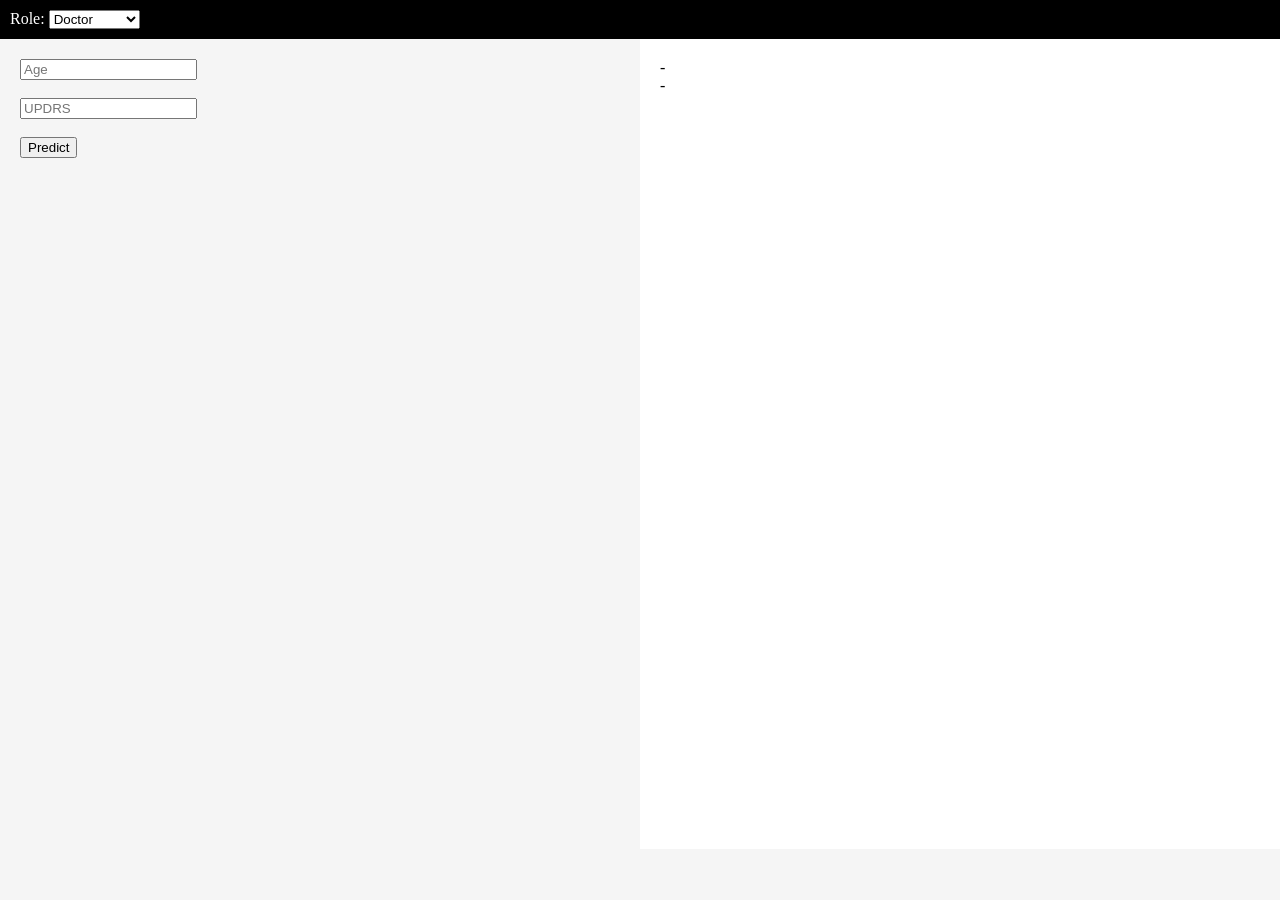
==== parkinome/core/index.html @ 67e6ae2d "feat: RBAC, UI integration, static serving, fixed architecture and duplicate symbols" ====
<!DOCTYPE html>
<html>
<head>
<meta charset="UTF-8">
<title>Parkinome</title>
<style>
body{font-family:-apple-system;background:#f5f5f5;margin:0;}
.top{background:#000;color:#fff;padding:10px;}
.container{display:flex;height:90vh;}
.left{width:50%;padding:20px;}
.right{width:50%;padding:20px;background:#fff;}
.hidden{display:none;}
.low{color:green;}
.mid{color:orange;}
.high{color:red;}
</style>
</head>

<body>

<div class="top">
Role:
<select id="token" onchange="loadRole()">
<option value="token_doctor">Doctor</option>
<option value="token_research">Researcher</option>
<option value="token_admin">Admin</option>
</select>
<span id="roleLabel"></span>
</div>

<div id="doctorUI" class="container">
<div class="left">
<input id="age" placeholder="Age"><br><br>
<input id="updrs" placeholder="UPDRS"><br><br>
<button onclick="predict()">Predict</button>
</div>
<div class="right">
<div id="risk">-</div>
<div id="category">-</div>
</div>
</div>

<div id="researchUI" class="container hidden">
<textarea id="batch"></textarea>
<button onclick="runBatch()">Run batch</button>
<pre id="out"></pre>
</div>

<div id="adminUI" class="container hidden">
<h2>Admin panel</h2>
</div>

<script>

let currentToken = "token_doctor";

function loadRole(){

    currentToken = token.value;

    fetch('/me',{
        headers:{'Authorization':'Bearer ' + currentToken}
    })
    .then(r=>r.json())
    .then(data=>{
        roleLabel.innerText = " (" + data.role + ")";
        applyRole(data.role);
    });
}

function applyRole(role){

    doctorUI.classList.add("hidden");
    researchUI.classList.add("hidden");
    adminUI.classList.add("hidden");

    if(role==="doctor") doctorUI.classList.remove("hidden");
    if(role==="researcher") researchUI.classList.remove("hidden");
    if(role==="admin") adminUI.classList.remove("hidden");
}

function predict(){

    let data = {
        age:+age.value || undefined,
        updrs_iii:+updrs.value || undefined
    };

    fetch('/predict',{
        method:'POST',
        headers:{
            'Content-Type':'application/json',
            'Authorization':'Bearer ' + currentToken
        },
        body:JSON.stringify(data)
    })
    .then(r=>r.json())
    .then(res=>{
        let rsk = res.risk_probability;

        risk.innerText = (rsk*100).toFixed(1)+"%";
        category.innerText = res.category;

        risk.className="";
        if(rsk<0.33) risk.classList.add("low");
        else if(rsk<0.66) risk.classList.add("mid");
        else risk.classList.add("high");
    });
}

function runBatch(){

    fetch('/batch',{
        method:'POST',
        headers:{
            'Content-Type':'application/json',
            'Authorization':'Bearer ' + currentToken
        },
        body:batch.value
    })
    .then(r=>r.text())
    .then(d=>out.innerText=d);
}

loadRole();

</script>

</body>
</html>
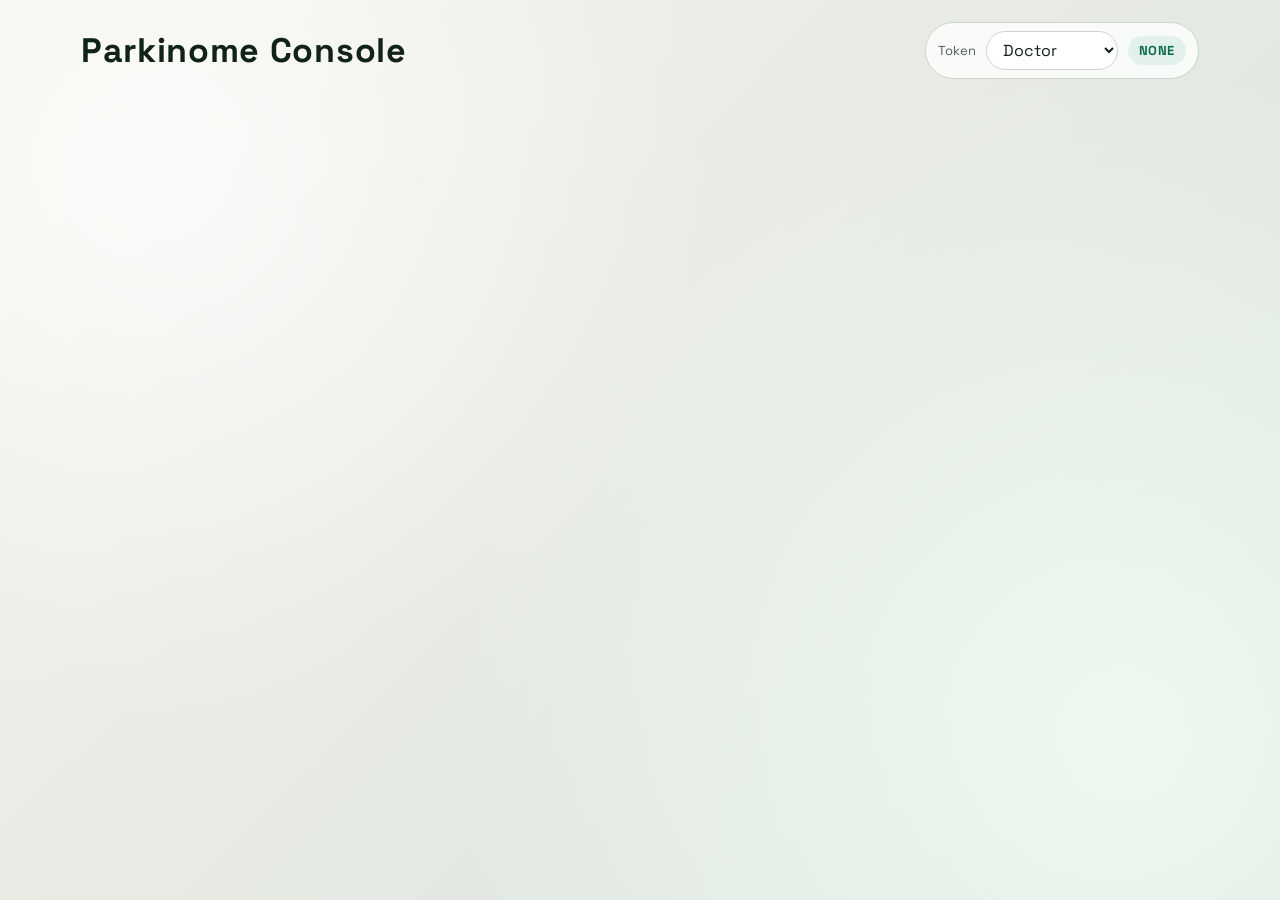
==== commit 5e81936b: "fix(ui): omit empty fields from predict payload" ====
--- a/parkinome/core/index.html
+++ b/parkinome/core/index.html
@@ -1,130 +1,454 @@
 <!DOCTYPE html>
-<html>
+<html lang="en">
 <head>
 <meta charset="UTF-8">
-<title>Parkinome</title>
+<meta name="viewport" content="width=device-width, initial-scale=1.0">
+<title>Parkinome Console</title>
+<link rel="preconnect" href="https://fonts.googleapis.com">
+<link rel="preconnect" href="https://fonts.gstatic.com" crossorigin>
+<link href="https://fonts.googleapis.com/css2?family=Space+Grotesk:wght@400;500;700&display=swap" rel="stylesheet">
 <style>
-body{font-family:-apple-system;background:#f5f5f5;margin:0;}
-.top{background:#000;color:#fff;padding:10px;}
-.container{display:flex;height:90vh;}
-.left{width:50%;padding:20px;}
-.right{width:50%;padding:20px;background:#fff;}
-.hidden{display:none;}
-.low{color:green;}
-.mid{color:orange;}
-.high{color:red;}
+:root {
+  --bg-1: #f3f1ea;
+  --bg-2: #d9e4dd;
+  --panel: rgba(255, 255, 255, 0.78);
+  --panel-strong: rgba(255, 255, 255, 0.92);
+  --text: #112217;
+  --muted: #4f5f54;
+  --line: #cad5cd;
+  --accent: #0f6b4a;
+  --accent-soft: #e2f2eb;
+  --warn: #b36a09;
+  --high: #a22f2f;
+  --ok: #1e7a3f;
+}
+
+* { box-sizing: border-box; }
+
+body {
+  margin: 0;
+  min-height: 100vh;
+  font-family: "Space Grotesk", sans-serif;
+  color: var(--text);
+  background:
+    radial-gradient(circle at 12% 18%, #ffffffb8 0%, transparent 42%),
+    radial-gradient(circle at 88% 82%, #eef8f1 0%, transparent 50%),
+    linear-gradient(135deg, var(--bg-1), var(--bg-2));
+}
+
+.page {
+  max-width: 1150px;
+  margin: 0 auto;
+  padding: 22px 16px 28px;
+}
+
+.topbar {
+  display: flex;
+  flex-wrap: wrap;
+  gap: 12px;
+  justify-content: space-between;
+  align-items: center;
+  margin-bottom: 14px;
+}
+
+.brand {
+  font-size: clamp(22px, 4.5vw, 34px);
+  font-weight: 700;
+  letter-spacing: 0.02em;
+}
+
+.role-wrap {
+  display: flex;
+  align-items: center;
+  gap: 10px;
+  background: var(--panel);
+  border: 1px solid var(--line);
+  border-radius: 999px;
+  padding: 8px 12px;
+  backdrop-filter: blur(6px);
+}
+
+select {
+  border: 1px solid var(--line);
+  border-radius: 999px;
+  padding: 7px 12px;
+  font: inherit;
+  background: #fff;
+  color: var(--text);
+}
+
+.role-pill {
+  padding: 6px 11px;
+  border-radius: 999px;
+  background: var(--accent-soft);
+  color: var(--accent);
+  font-size: 13px;
+  font-weight: 700;
+  text-transform: uppercase;
+  letter-spacing: 0.04em;
+}
+
+.grid {
+  display: grid;
+  grid-template-columns: 1.1fr 0.9fr;
+  gap: 14px;
+}
+
+.panel {
+  border: 1px solid var(--line);
+  border-radius: 18px;
+  background: var(--panel);
+  backdrop-filter: blur(7px);
+  padding: 16px;
+  box-shadow: 0 10px 30px rgba(17, 34, 23, 0.08);
+}
+
+.hidden { display: none !important; }
+
+h2 {
+  margin: 0 0 10px;
+  font-size: clamp(18px, 3.5vw, 24px);
+}
+
+p {
+  margin: 0;
+  color: var(--muted);
+  line-height: 1.5;
+}
+
+.form-grid {
+  margin-top: 12px;
+  display: grid;
+  grid-template-columns: repeat(2, minmax(0, 1fr));
+  gap: 10px;
+}
+
+.field label {
+  display: block;
+  font-size: 12px;
+  margin-bottom: 4px;
+  color: var(--muted);
+}
+
+.field input,
+textarea {
+  width: 100%;
+  border: 1px solid var(--line);
+  background: var(--panel-strong);
+  border-radius: 12px;
+  padding: 10px;
+  font: inherit;
+  color: var(--text);
+}
+
+textarea {
+  min-height: 240px;
+  resize: vertical;
+}
+
+.actions {
+  margin-top: 12px;
+  display: flex;
+  gap: 8px;
+}
+
+button {
+  border: none;
+  border-radius: 12px;
+  padding: 10px 14px;
+  font: inherit;
+  font-weight: 600;
+  cursor: pointer;
+}
+
+.btn-primary {
+  background: var(--accent);
+  color: #fff;
+}
+
+.btn-ghost {
+  background: #fff;
+  color: var(--text);
+  border: 1px solid var(--line);
+}
+
+.result {
+  display: grid;
+  gap: 10px;
+}
+
+.metric {
+  padding: 12px;
+  border-radius: 14px;
+  border: 1px solid var(--line);
+  background: var(--panel-strong);
+}
+
+.metric .k {
+  font-size: 12px;
+  color: var(--muted);
+  text-transform: uppercase;
+  letter-spacing: 0.05em;
+}
+
+.metric .v {
+  margin-top: 2px;
+  font-size: 24px;
+  font-weight: 700;
+}
+
+.v.low { color: var(--ok); }
+.v.mid { color: var(--warn); }
+.v.high { color: var(--high); }
+
+.code {
+  margin-top: 10px;
+  border-radius: 12px;
+  border: 1px solid var(--line);
+  background: #f8fbf9;
+  padding: 10px;
+  min-height: 72px;
+  white-space: pre-wrap;
+  word-break: break-word;
+  font-size: 13px;
+}
+
+.notice {
+  margin-top: 10px;
+  border-radius: 12px;
+  padding: 10px;
+  font-size: 13px;
+  background: #fff8e8;
+  border: 1px solid #ead7aa;
+  color: #7a5b10;
+}
+
+@media (max-width: 920px) {
+  .grid { grid-template-columns: 1fr; }
+  .form-grid { grid-template-columns: 1fr; }
+}
 </style>
 </head>
-
 <body>
-
-<div class="top">
-Role:
-<select id="token" onchange="loadRole()">
-<option value="token_doctor">Doctor</option>
-<option value="token_research">Researcher</option>
-<option value="token_admin">Admin</option>
-</select>
-<span id="roleLabel"></span>
-</div>
-
-<div id="doctorUI" class="container">
-<div class="left">
-<input id="age" placeholder="Age"><br><br>
-<input id="updrs" placeholder="UPDRS"><br><br>
-<button onclick="predict()">Predict</button>
-</div>
-<div class="right">
-<div id="risk">-</div>
-<div id="category">-</div>
-</div>
-</div>
-
-<div id="researchUI" class="container hidden">
-<textarea id="batch"></textarea>
-<button onclick="runBatch()">Run batch</button>
-<pre id="out"></pre>
-</div>
-
-<div id="adminUI" class="container hidden">
-<h2>Admin panel</h2>
-</div>
+  <div class="page">
+    <div class="topbar">
+      <div class="brand">Parkinome Console</div>
+      <div class="role-wrap">
+        <span style="font-size:13px;color:var(--muted)">Token</span>
+        <select id="token" onchange="loadRole()">
+          <option value="token_doctor">Doctor</option>
+          <option value="token_research">Researcher</option>
+          <option value="token_admin">Admin</option>
+        </select>
+        <span id="roleLabel" class="role-pill">NONE</span>
+      </div>
+    </div>
+
+    <div id="doctorUI" class="grid">
+      <section class="panel">
+        <h2>Single Patient Prediction</h2>
+        <p>Заполни любое количество полей. Модель сама учтёт доступные группы признаков.</p>
+
+        <div class="form-grid">
+          <div class="field"><label>Age</label><input id="age" type="number" placeholder="e.g. 67"></div>
+          <div class="field"><label>UPDRS III</label><input id="updrs" type="number" placeholder="e.g. 38"></div>
+          <div class="field"><label>MOCA</label><input id="moca" type="number" placeholder="e.g. 22"></div>
+          <div class="field"><label>SCOPA AUT</label><input id="scopa" type="number" placeholder="e.g. 24"></div>
+          <div class="field"><label>Hoehn-Yahr</label><input id="hy" type="number" step="0.1" placeholder="e.g. 2.5"></div>
+          <div class="field"><label>NDUFA4L2</label><input id="ndufa4l2" type="number" step="0.01" placeholder="e.g. 4.1"></div>
+          <div class="field"><label>NDUFS2</label><input id="ndufs2" type="number" step="0.01" placeholder="e.g. 3.8"></div>
+          <div class="field"><label>PINK1</label><input id="pink1" type="number" step="0.01" placeholder="e.g. 2.2"></div>
+          <div class="field"><label>PPARGC1A</label><input id="ppargc1a" type="number" step="0.01" placeholder="e.g. 3.4"></div>
+          <div class="field"><label>NLRP3</label><input id="nlrp3" type="number" step="0.01" placeholder="e.g. 6.1"></div>
+          <div class="field"><label>IL1B</label><input id="il1b" type="number" step="0.01" placeholder="e.g. 5.2"></div>
+          <div class="field"><label>S100A8</label><input id="s100a8" type="number" step="0.01" placeholder="e.g. 4.9"></div>
+          <div class="field"><label>CXCL8</label><input id="cxcl8" type="number" step="0.01" placeholder="e.g. 5.6"></div>
+        </div>
+
+        <div class="actions">
+          <button class="btn-primary" onclick="predict()">Run Prediction</button>
+          <button class="btn-ghost" onclick="clearDoctorForm()">Clear</button>
+        </div>
+      </section>
+
+      <aside class="panel">
+        <h2>Result</h2>
+        <div class="result">
+          <div class="metric">
+            <div class="k">Risk Probability</div>
+            <div id="risk" class="v">-</div>
+          </div>
+          <div class="metric">
+            <div class="k">Category</div>
+            <div id="category" class="v">-</div>
+          </div>
+          <div class="metric">
+            <div class="k">Confidence</div>
+            <div id="confidence" class="v">-</div>
+          </div>
+          <div class="metric">
+            <div class="k">ISP</div>
+            <div id="isp" class="v">-</div>
+          </div>
+        </div>
+        <div id="doctorError" class="notice hidden"></div>
+      </aside>
+    </div>
+
+    <section id="researchUI" class="panel hidden">
+      <h2>Batch Mode</h2>
+      <p>Вставь JSON-массив пациентов и запусти массовый расчёт.</p>
+      <div class="actions">
+        <button class="btn-primary" onclick="runBatch()">Run Batch</button>
+        <button class="btn-ghost" onclick="setBatchExample()">Insert Example</button>
+      </div>
+      <div style="margin-top:10px">
+        <textarea id="batch" placeholder='[{"age":65,"updrs_iii":31},{"age":71,"moca":20,"nlrp3":7.2}]'></textarea>
+      </div>
+      <div id="out" class="code">-</div>
+    </section>
+
+    <section id="adminUI" class="panel hidden">
+      <h2>Admin</h2>
+      <p>Админ имеет доступ к обоим endpoint: <code>/predict</code> и <code>/batch</code>.</p>
+      <div class="notice" style="margin-top:10px">Текущая авторизация токеновая и демонстрационная. Для production лучше добавить полноценную проверку токенов и срок действия.</div>
+    </section>
+  </div>
 
 <script>
-
 let currentToken = "token_doctor";
 
-function loadRole(){
-
-    currentToken = token.value;
-
-    fetch('/me',{
-        headers:{'Authorization':'Bearer ' + currentToken}
+function n(v) {
+  if (v === '' || v === null || v === undefined) return undefined;
+  const x = Number(v);
+  return Number.isFinite(x) ? x : undefined;
+}
+
+function loadRole() {
+  currentToken = token.value;
+  fetch('/me', { headers: { Authorization: 'Bearer ' + currentToken } })
+    .then(r => r.json())
+    .then(data => {
+      const role = data.role || 'none';
+      roleLabel.innerText = role.toUpperCase();
+      applyRole(role);
     })
-    .then(r=>r.json())
-    .then(data=>{
-        roleLabel.innerText = " (" + data.role + ")";
-        applyRole(data.role);
+    .catch(() => {
+      roleLabel.innerText = 'NONE';
+      applyRole('none');
     });
 }
 
-function applyRole(role){
-
-    doctorUI.classList.add("hidden");
-    researchUI.classList.add("hidden");
-    adminUI.classList.add("hidden");
-
-    if(role==="doctor") doctorUI.classList.remove("hidden");
-    if(role==="researcher") researchUI.classList.remove("hidden");
-    if(role==="admin") adminUI.classList.remove("hidden");
-}
-
-function predict(){
-
-    let data = {
-        age:+age.value || undefined,
-        updrs_iii:+updrs.value || undefined
-    };
-
-    fetch('/predict',{
-        method:'POST',
-        headers:{
-            'Content-Type':'application/json',
-            'Authorization':'Bearer ' + currentToken
-        },
-        body:JSON.stringify(data)
+function applyRole(role) {
+  doctorUI.classList.add('hidden');
+  researchUI.classList.add('hidden');
+  adminUI.classList.add('hidden');
+
+  if (role === 'doctor') doctorUI.classList.remove('hidden');
+  if (role === 'researcher') researchUI.classList.remove('hidden');
+  if (role === 'admin') {
+    doctorUI.classList.remove('hidden');
+    researchUI.classList.remove('hidden');
+    adminUI.classList.remove('hidden');
+  }
+}
+
+function clearDoctorForm() {
+  [age, updrs, moca, scopa, hy, ndufa4l2, ndufs2, pink1, ppargc1a, nlrp3, il1b, s100a8, cxcl8].forEach(i => i.value = '');
+  risk.innerText = '-';
+  category.innerText = '-';
+  confidence.innerText = '-';
+  isp.innerText = '-';
+  doctorError.classList.add('hidden');
+}
+
+function buildDoctorPayload() {
+  const raw = {
+    age: n(age.value),
+    updrs_iii: n(updrs.value),
+    moca: n(moca.value),
+    scopa_aut: n(scopa.value),
+    hoehn_yahr: n(hy.value),
+    ndufa4l2: n(ndufa4l2.value),
+    ndufs2: n(ndufs2.value),
+    pink1: n(pink1.value),
+    ppargc1a: n(ppargc1a.value),
+    nlrp3: n(nlrp3.value),
+    il1b: n(il1b.value),
+    s100a8: n(s100a8.value),
+    cxcl8: n(cxcl8.value)
+  };
+
+  return Object.fromEntries(
+    Object.entries(raw).filter(([, value]) => value !== undefined)
+  );
+}
+
+function classByRisk(v) {
+  if (v < 0.33) return 'low';
+  if (v < 0.66) return 'mid';
+  return 'high';
+}
+
+function showDoctorError(msg) {
+  doctorError.innerText = msg;
+  doctorError.classList.remove('hidden');
+}
+
+function predict() {
+  doctorError.classList.add('hidden');
+  fetch('/predict', {
+    method: 'POST',
+    headers: {
+      'Content-Type': 'application/json',
+      Authorization: 'Bearer ' + currentToken
+    },
+    body: JSON.stringify(buildDoctorPayload())
+  })
+    .then(async r => {
+      const txt = await r.text();
+      if (!r.ok) throw new Error(txt || ('HTTP ' + r.status));
+      return JSON.parse(txt);
     })
-    .then(r=>r.json())
-    .then(res=>{
-        let rsk = res.risk_probability;
-
-        risk.innerText = (rsk*100).toFixed(1)+"%";
-        category.innerText = res.category;
-
-        risk.className="";
-        if(rsk<0.33) risk.classList.add("low");
-        else if(rsk<0.66) risk.classList.add("mid");
-        else risk.classList.add("high");
-    });
-}
-
-function runBatch(){
-
-    fetch('/batch',{
-        method:'POST',
-        headers:{
-            'Content-Type':'application/json',
-            'Authorization':'Bearer ' + currentToken
-        },
-        body:batch.value
+    .then(res => {
+      const rp = Number(res.risk_probability);
+      risk.className = 'v ' + classByRisk(rp);
+      category.className = 'v ' + classByRisk(rp);
+
+      risk.innerText = Number.isFinite(rp) ? (rp * 100).toFixed(1) + '%' : '-';
+      category.innerText = res.category || '-';
+      confidence.innerText = typeof res.confidence === 'number' ? res.confidence.toFixed(2) : '-';
+      isp.innerText = typeof res.isp === 'number' ? res.isp.toFixed(3) : '-';
     })
-    .then(r=>r.text())
-    .then(d=>out.innerText=d);
+    .catch(err => showDoctorError('Prediction failed: ' + err.message));
+}
+
+function setBatchExample() {
+  batch.value = JSON.stringify([
+    { age: 65, updrs_iii: 31, moca: 23, hoehn_yahr: 2 },
+    { age: 71, updrs_iii: 48, nlrp3: 7.2, il1b: 6.4, cxcl8: 6.8 }
+  ], null, 2);
+}
+
+function runBatch() {
+  fetch('/batch', {
+    method: 'POST',
+    headers: {
+      'Content-Type': 'application/json',
+      Authorization: 'Bearer ' + currentToken
+    },
+    body: batch.value
+  })
+    .then(async r => {
+      const txt = await r.text();
+      if (!r.ok) throw new Error(txt || ('HTTP ' + r.status));
+      return txt;
+    })
+    .then(txt => { out.innerText = txt; })
+    .catch(err => { out.innerText = 'Batch failed: ' + err.message; });
 }
 
 loadRole();
-
 </script>
-
 </body>
-</html>+</html>
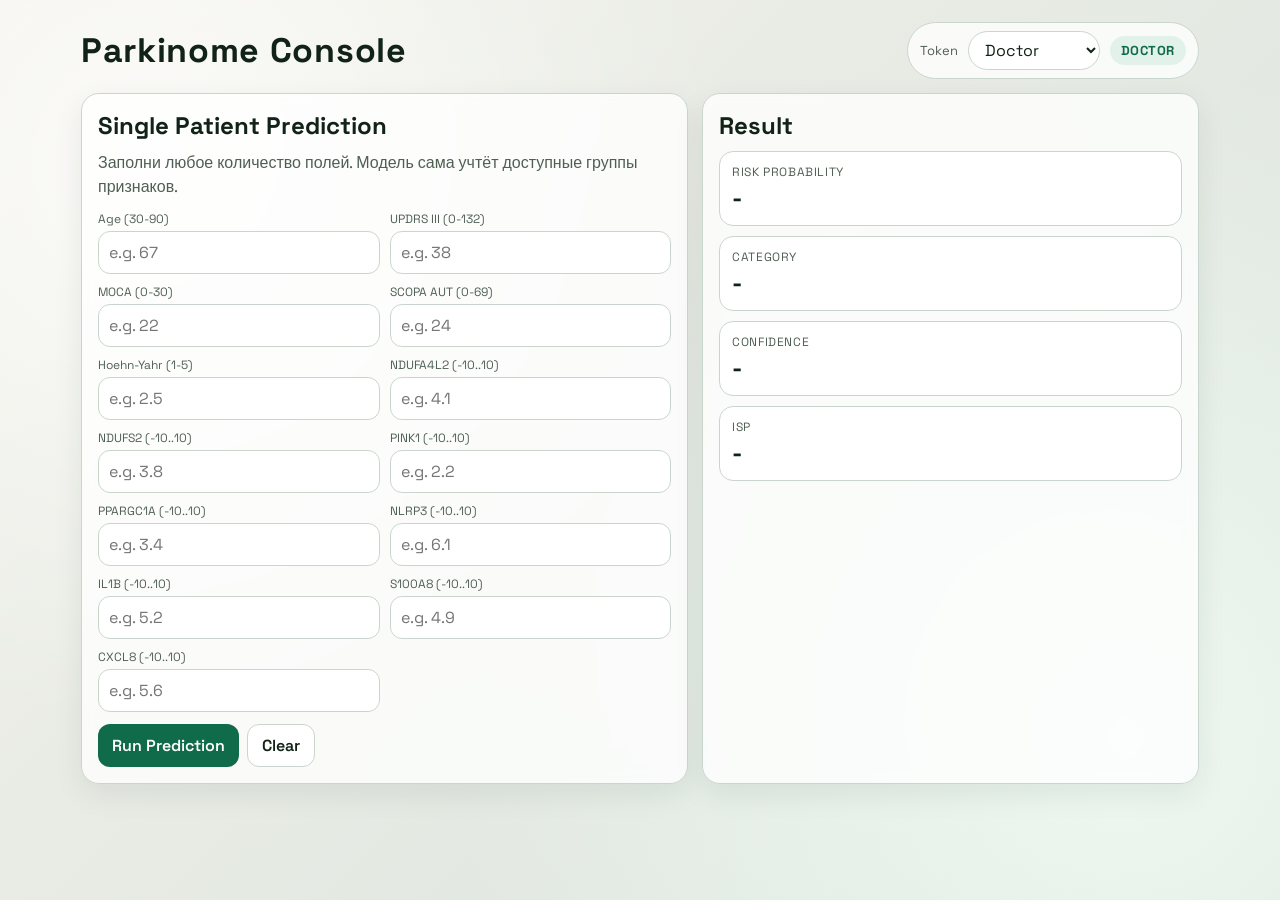
==== commit c93b8845: "fix(ui/server): stabilize buttons, add client validation, and handle favicon" ====
--- a/parkinome/core/index.html
+++ b/parkinome/core/index.html
@@ -235,7 +235,7 @@
       <div class="brand">Parkinome Console</div>
       <div class="role-wrap">
         <span style="font-size:13px;color:var(--muted)">Token</span>
-        <select id="token" onchange="loadRole()">
+        <select id="token">
           <option value="token_doctor">Doctor</option>
           <option value="token_research">Researcher</option>
           <option value="token_admin">Admin</option>
@@ -250,24 +250,24 @@
         <p>Заполни любое количество полей. Модель сама учтёт доступные группы признаков.</p>
 
         <div class="form-grid">
-          <div class="field"><label>Age</label><input id="age" type="number" placeholder="e.g. 67"></div>
-          <div class="field"><label>UPDRS III</label><input id="updrs" type="number" placeholder="e.g. 38"></div>
-          <div class="field"><label>MOCA</label><input id="moca" type="number" placeholder="e.g. 22"></div>
-          <div class="field"><label>SCOPA AUT</label><input id="scopa" type="number" placeholder="e.g. 24"></div>
-          <div class="field"><label>Hoehn-Yahr</label><input id="hy" type="number" step="0.1" placeholder="e.g. 2.5"></div>
-          <div class="field"><label>NDUFA4L2</label><input id="ndufa4l2" type="number" step="0.01" placeholder="e.g. 4.1"></div>
-          <div class="field"><label>NDUFS2</label><input id="ndufs2" type="number" step="0.01" placeholder="e.g. 3.8"></div>
-          <div class="field"><label>PINK1</label><input id="pink1" type="number" step="0.01" placeholder="e.g. 2.2"></div>
-          <div class="field"><label>PPARGC1A</label><input id="ppargc1a" type="number" step="0.01" placeholder="e.g. 3.4"></div>
-          <div class="field"><label>NLRP3</label><input id="nlrp3" type="number" step="0.01" placeholder="e.g. 6.1"></div>
-          <div class="field"><label>IL1B</label><input id="il1b" type="number" step="0.01" placeholder="e.g. 5.2"></div>
-          <div class="field"><label>S100A8</label><input id="s100a8" type="number" step="0.01" placeholder="e.g. 4.9"></div>
-          <div class="field"><label>CXCL8</label><input id="cxcl8" type="number" step="0.01" placeholder="e.g. 5.6"></div>
+          <div class="field"><label>Age (30-90)</label><input id="age" type="number" min="30" max="90" step="1" placeholder="e.g. 67"></div>
+          <div class="field"><label>UPDRS III (0-132)</label><input id="updrs" type="number" min="0" max="132" step="1" placeholder="e.g. 38"></div>
+          <div class="field"><label>MOCA (0-30)</label><input id="moca" type="number" min="0" max="30" step="1" placeholder="e.g. 22"></div>
+          <div class="field"><label>SCOPA AUT (0-69)</label><input id="scopa" type="number" min="0" max="69" step="1" placeholder="e.g. 24"></div>
+          <div class="field"><label>Hoehn-Yahr (1-5)</label><input id="hy" type="number" min="1" max="5" step="0.1" placeholder="e.g. 2.5"></div>
+          <div class="field"><label>NDUFA4L2 (-10..10)</label><input id="ndufa4l2" type="number" min="-10" max="10" step="0.01" placeholder="e.g. 4.1"></div>
+          <div class="field"><label>NDUFS2 (-10..10)</label><input id="ndufs2" type="number" min="-10" max="10" step="0.01" placeholder="e.g. 3.8"></div>
+          <div class="field"><label>PINK1 (-10..10)</label><input id="pink1" type="number" min="-10" max="10" step="0.01" placeholder="e.g. 2.2"></div>
+          <div class="field"><label>PPARGC1A (-10..10)</label><input id="ppargc1a" type="number" min="-10" max="10" step="0.01" placeholder="e.g. 3.4"></div>
+          <div class="field"><label>NLRP3 (-10..10)</label><input id="nlrp3" type="number" min="-10" max="10" step="0.01" placeholder="e.g. 6.1"></div>
+          <div class="field"><label>IL1B (-10..10)</label><input id="il1b" type="number" min="-10" max="10" step="0.01" placeholder="e.g. 5.2"></div>
+          <div class="field"><label>S100A8 (-10..10)</label><input id="s100a8" type="number" min="-10" max="10" step="0.01" placeholder="e.g. 4.9"></div>
+          <div class="field"><label>CXCL8 (-10..10)</label><input id="cxcl8" type="number" min="-10" max="10" step="0.01" placeholder="e.g. 5.6"></div>
         </div>
 
         <div class="actions">
-          <button class="btn-primary" onclick="predict()">Run Prediction</button>
-          <button class="btn-ghost" onclick="clearDoctorForm()">Clear</button>
+          <button id="btnPredict" type="button" class="btn-primary">Run Prediction</button>
+          <button id="btnClear" type="button" class="btn-ghost">Clear</button>
         </div>
       </section>
 
@@ -299,8 +299,8 @@
       <h2>Batch Mode</h2>
       <p>Вставь JSON-массив пациентов и запусти массовый расчёт.</p>
       <div class="actions">
-        <button class="btn-primary" onclick="runBatch()">Run Batch</button>
-        <button class="btn-ghost" onclick="setBatchExample()">Insert Example</button>
+        <button id="btnBatchRun" type="button" class="btn-primary">Run Batch</button>
+        <button id="btnBatchExample" type="button" class="btn-ghost">Insert Example</button>
       </div>
       <div style="margin-top:10px">
         <textarea id="batch" placeholder='[{"age":65,"updrs_iii":31},{"age":71,"moca":20,"nlrp3":7.2}]'></textarea>
@@ -316,139 +316,182 @@
   </div>
 
 <script>
-let currentToken = "token_doctor";
-
-function n(v) {
-  if (v === '' || v === null || v === undefined) return undefined;
-  const x = Number(v);
-  return Number.isFinite(x) ? x : undefined;
-}
-
-function loadRole() {
-  currentToken = token.value;
-  fetch('/me', { headers: { Authorization: 'Bearer ' + currentToken } })
-    .then(r => r.json())
-    .then(data => {
-      const role = data.role || 'none';
-      roleLabel.innerText = role.toUpperCase();
-      applyRole(role);
-    })
-    .catch(() => {
-      roleLabel.innerText = 'NONE';
-      applyRole('none');
-    });
-}
-
-function applyRole(role) {
-  doctorUI.classList.add('hidden');
-  researchUI.classList.add('hidden');
-  adminUI.classList.add('hidden');
-
-  if (role === 'doctor') doctorUI.classList.remove('hidden');
-  if (role === 'researcher') researchUI.classList.remove('hidden');
-  if (role === 'admin') {
-    doctorUI.classList.remove('hidden');
-    researchUI.classList.remove('hidden');
-    adminUI.classList.remove('hidden');
-  }
-}
-
-function clearDoctorForm() {
-  [age, updrs, moca, scopa, hy, ndufa4l2, ndufs2, pink1, ppargc1a, nlrp3, il1b, s100a8, cxcl8].forEach(i => i.value = '');
-  risk.innerText = '-';
-  category.innerText = '-';
-  confidence.innerText = '-';
-  isp.innerText = '-';
-  doctorError.classList.add('hidden');
-}
-
-function buildDoctorPayload() {
-  const raw = {
-    age: n(age.value),
-    updrs_iii: n(updrs.value),
-    moca: n(moca.value),
-    scopa_aut: n(scopa.value),
-    hoehn_yahr: n(hy.value),
-    ndufa4l2: n(ndufa4l2.value),
-    ndufs2: n(ndufs2.value),
-    pink1: n(pink1.value),
-    ppargc1a: n(ppargc1a.value),
-    nlrp3: n(nlrp3.value),
-    il1b: n(il1b.value),
-    s100a8: n(s100a8.value),
-    cxcl8: n(cxcl8.value)
-  };
-
-  return Object.fromEntries(
-    Object.entries(raw).filter(([, value]) => value !== undefined)
-  );
-}
-
-function classByRisk(v) {
-  if (v < 0.33) return 'low';
-  if (v < 0.66) return 'mid';
-  return 'high';
-}
-
-function showDoctorError(msg) {
-  doctorError.innerText = msg;
-  doctorError.classList.remove('hidden');
-}
-
-function predict() {
-  doctorError.classList.add('hidden');
-  fetch('/predict', {
-    method: 'POST',
-    headers: {
-      'Content-Type': 'application/json',
-      Authorization: 'Bearer ' + currentToken
-    },
-    body: JSON.stringify(buildDoctorPayload())
-  })
-    .then(async r => {
+(() => {
+  let currentToken = "token_doctor";
+  const $ = (id) => document.getElementById(id);
+
+  function n(v) {
+    if (v === '' || v === null || v === undefined) return undefined;
+    const x = Number(v);
+    return Number.isFinite(x) ? x : undefined;
+  }
+
+  function applyRole(role) {
+    $("doctorUI").classList.add("hidden");
+    $("researchUI").classList.add("hidden");
+    $("adminUI").classList.add("hidden");
+
+    if (role === "doctor") $("doctorUI").classList.remove("hidden");
+    if (role === "researcher") $("researchUI").classList.remove("hidden");
+    if (role === "admin") {
+      $("doctorUI").classList.remove("hidden");
+      $("researchUI").classList.remove("hidden");
+      $("adminUI").classList.remove("hidden");
+    }
+  }
+
+  function roleFromToken(token) {
+    if (token === "token_doctor") return "doctor";
+    if (token === "token_research") return "researcher";
+    if (token === "token_admin") return "admin";
+    return "none";
+  }
+
+  function showDoctorError(msg) {
+    const e = $("doctorError");
+    e.innerText = msg;
+    e.classList.remove("hidden");
+  }
+
+  function buildDoctorPayload() {
+    const raw = {
+      age: n($("age").value),
+      updrs_iii: n($("updrs").value),
+      moca: n($("moca").value),
+      scopa_aut: n($("scopa").value),
+      hoehn_yahr: n($("hy").value),
+      ndufa4l2: n($("ndufa4l2").value),
+      ndufs2: n($("ndufs2").value),
+      pink1: n($("pink1").value),
+      ppargc1a: n($("ppargc1a").value),
+      nlrp3: n($("nlrp3").value),
+      il1b: n($("il1b").value),
+      s100a8: n($("s100a8").value),
+      cxcl8: n($("cxcl8").value)
+    };
+    return Object.fromEntries(Object.entries(raw).filter(([, v]) => v !== undefined));
+  }
+
+  function validatePayload(payload) {
+    const checks = [
+      ["age", 30, 90],
+      ["updrs_iii", 0, 132],
+      ["moca", 0, 30],
+      ["scopa_aut", 0, 69],
+      ["hoehn_yahr", 1, 5],
+      ["ndufa4l2", -10, 10],
+      ["ndufs2", -10, 10],
+      ["pink1", -10, 10],
+      ["ppargc1a", -10, 10],
+      ["nlrp3", -10, 10],
+      ["il1b", -10, 10],
+      ["s100a8", -10, 10],
+      ["cxcl8", -10, 10]
+    ];
+
+    for (const [key, min, max] of checks) {
+      if (payload[key] === undefined) continue;
+      if (payload[key] < min || payload[key] > max) {
+        throw new Error(`${key} must be in range [${min}, ${max}]`);
+      }
+    }
+  }
+
+  function classByRisk(v) {
+    if (v < 0.33) return "low";
+    if (v < 0.66) return "mid";
+    return "high";
+  }
+
+  function clearDoctorForm() {
+    ["age","updrs","moca","scopa","hy","ndufa4l2","ndufs2","pink1","ppargc1a","nlrp3","il1b","s100a8","cxcl8"]
+      .forEach((id) => { $(id).value = ""; });
+    $("risk").innerText = "-";
+    $("category").innerText = "-";
+    $("confidence").innerText = "-";
+    $("isp").innerText = "-";
+    $("doctorError").classList.add("hidden");
+  }
+
+  async function loadRole() {
+    currentToken = $("token").value;
+    const fallbackRole = roleFromToken(currentToken);
+    $("roleLabel").innerText = fallbackRole.toUpperCase();
+    applyRole(fallbackRole);
+
+    try {
+      const r = await fetch("/me", { headers: { Authorization: "Bearer " + currentToken } });
+      const data = await r.json();
+      const role = data.role || "none";
+      if (role !== "none") {
+        $("roleLabel").innerText = role.toUpperCase();
+        applyRole(role);
+      }
+    } catch (_) {
+      /* keep fallback role from token */
+    }
+  }
+
+  async function predict() {
+    $("doctorError").classList.add("hidden");
+    try {
+      const payload = buildDoctorPayload();
+      if (Object.keys(payload).length === 0) {
+        throw new Error("Fill at least one input field before prediction.");
+      }
+      validatePayload(payload);
+
+      const r = await fetch("/predict", {
+        method: "POST",
+        headers: { "Content-Type": "application/json", Authorization: "Bearer " + currentToken },
+        body: JSON.stringify(payload)
+      });
       const txt = await r.text();
-      if (!r.ok) throw new Error(txt || ('HTTP ' + r.status));
-      return JSON.parse(txt);
-    })
-    .then(res => {
+      if (!r.ok) throw new Error(txt || ("HTTP " + r.status));
+      const res = JSON.parse(txt);
+
       const rp = Number(res.risk_probability);
-      risk.className = 'v ' + classByRisk(rp);
-      category.className = 'v ' + classByRisk(rp);
-
-      risk.innerText = Number.isFinite(rp) ? (rp * 100).toFixed(1) + '%' : '-';
-      category.innerText = res.category || '-';
-      confidence.innerText = typeof res.confidence === 'number' ? res.confidence.toFixed(2) : '-';
-      isp.innerText = typeof res.isp === 'number' ? res.isp.toFixed(3) : '-';
-    })
-    .catch(err => showDoctorError('Prediction failed: ' + err.message));
-}
-
-function setBatchExample() {
-  batch.value = JSON.stringify([
-    { age: 65, updrs_iii: 31, moca: 23, hoehn_yahr: 2 },
-    { age: 71, updrs_iii: 48, nlrp3: 7.2, il1b: 6.4, cxcl8: 6.8 }
-  ], null, 2);
-}
-
-function runBatch() {
-  fetch('/batch', {
-    method: 'POST',
-    headers: {
-      'Content-Type': 'application/json',
-      Authorization: 'Bearer ' + currentToken
-    },
-    body: batch.value
-  })
-    .then(async r => {
+      $("risk").className = "v " + classByRisk(rp);
+      $("category").className = "v " + classByRisk(rp);
+      $("risk").innerText = Number.isFinite(rp) ? (rp * 100).toFixed(1) + "%" : "-";
+      $("category").innerText = res.category || "-";
+      $("confidence").innerText = typeof res.confidence === "number" ? res.confidence.toFixed(2) : "-";
+      $("isp").innerText = typeof res.isp === "number" ? res.isp.toFixed(3) : "-";
+    } catch (err) {
+      showDoctorError("Prediction failed: " + err.message);
+    }
+  }
+
+  function setBatchExample() {
+    $("batch").value = JSON.stringify([
+      { age: 65, updrs_iii: 31, moca: 23, hoehn_yahr: 2 },
+      { age: 71, updrs_iii: 48, nlrp3: 7.2, il1b: 6.4, cxcl8: 6.8 }
+    ], null, 2);
+  }
+
+  async function runBatch() {
+    try {
+      const r = await fetch("/batch", {
+        method: "POST",
+        headers: { "Content-Type": "application/json", Authorization: "Bearer " + currentToken },
+        body: $("batch").value
+      });
       const txt = await r.text();
-      if (!r.ok) throw new Error(txt || ('HTTP ' + r.status));
-      return txt;
-    })
-    .then(txt => { out.innerText = txt; })
-    .catch(err => { out.innerText = 'Batch failed: ' + err.message; });
-}
-
-loadRole();
+      if (!r.ok) throw new Error(txt || ("HTTP " + r.status));
+      $("out").innerText = txt;
+    } catch (err) {
+      $("out").innerText = "Batch failed: " + err.message;
+    }
+  }
+
+  $("token")?.addEventListener("change", loadRole);
+  $("btnPredict")?.addEventListener("click", predict);
+  $("btnClear")?.addEventListener("click", clearDoctorForm);
+  $("btnBatchRun")?.addEventListener("click", runBatch);
+  $("btnBatchExample")?.addEventListener("click", setBatchExample);
+
+  loadRole();
+})();
 </script>
 </body>
 </html>
